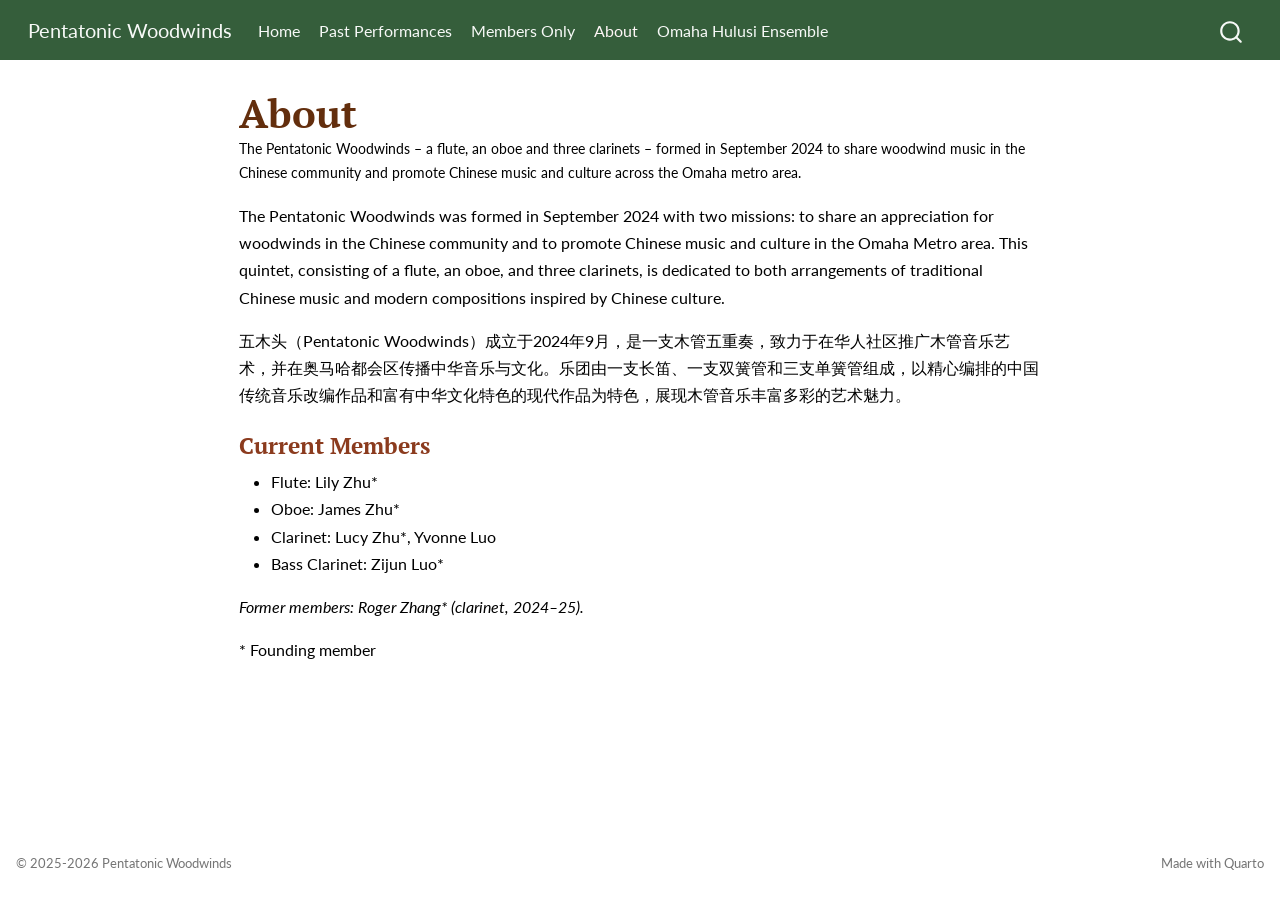
==== docs/about.html @ 311bb71d "Pentatonic Woodwinds website Quarto website for the Pentatonic Woodwinds ensemble, published at http" ====
<!DOCTYPE html>
<html xmlns="http://www.w3.org/1999/xhtml" lang="en" xml:lang="en"><head>

<meta charset="utf-8">
<meta name="generator" content="quarto-1.7.33">

<meta name="viewport" content="width=device-width, initial-scale=1.0, user-scalable=yes">

<meta name="description" content="The Pentatonic Woodwinds – a flute, an oboe and three clarinets – formed in September 2024 to share woodwind music in the Chinese community and promote Chinese music and culture across the Omaha metro area.">

<title>About – Pentatonic Woodwinds</title>
<style>
code{white-space: pre-wrap;}
span.smallcaps{font-variant: small-caps;}
div.columns{display: flex; gap: min(4vw, 1.5em);}
div.column{flex: auto; overflow-x: auto;}
div.hanging-indent{margin-left: 1.5em; text-indent: -1.5em;}
ul.task-list{list-style: none;}
ul.task-list li input[type="checkbox"] {
  width: 0.8em;
  margin: 0 0.8em 0.2em -1em; /* quarto-specific, see https://github.com/quarto-dev/quarto-cli/issues/4556 */ 
  vertical-align: middle;
}
</style>


<script src="site_libs/quarto-nav/quarto-nav.js"></script>
<script src="site_libs/quarto-nav/headroom.min.js"></script>
<script src="site_libs/clipboard/clipboard.min.js"></script>
<script src="site_libs/quarto-search/autocomplete.umd.js"></script>
<script src="site_libs/quarto-search/fuse.min.js"></script>
<script src="site_libs/quarto-search/quarto-search.js"></script>
<meta name="quarto:offset" content="./">
<script src="site_libs/quarto-html/quarto.js" type="module"></script>
<script src="site_libs/quarto-html/tabsets/tabsets.js" type="module"></script>
<script src="site_libs/quarto-html/popper.min.js"></script>
<script src="site_libs/quarto-html/tippy.umd.min.js"></script>
<script src="site_libs/quarto-html/anchor.min.js"></script>
<link href="site_libs/quarto-html/tippy.css" rel="stylesheet">
<link href="site_libs/quarto-html/quarto-syntax-highlighting-4931ad3a4f610300299060d87ad9de1f.css" rel="stylesheet" id="quarto-text-highlighting-styles">
<script src="site_libs/bootstrap/bootstrap.min.js"></script>
<link href="site_libs/bootstrap/bootstrap-icons.css" rel="stylesheet">
<link href="site_libs/bootstrap/bootstrap-c2830fcd33dd394132b34edb80eef915.min.css" rel="stylesheet" append-hash="true" id="quarto-bootstrap" data-mode="light">
<script id="quarto-search-options" type="application/json">{
  "location": "navbar",
  "copy-button": false,
  "collapse-after": 3,
  "panel-placement": "end",
  "type": "overlay",
  "limit": 50,
  "keyboard-shortcut": [
    "f",
    "/",
    "s"
  ],
  "show-item-context": false,
  "language": {
    "search-no-results-text": "No results",
    "search-matching-documents-text": "matching documents",
    "search-copy-link-title": "Copy link to search",
    "search-hide-matches-text": "Hide additional matches",
    "search-more-match-text": "more match in this document",
    "search-more-matches-text": "more matches in this document",
    "search-clear-button-title": "Clear",
    "search-text-placeholder": "",
    "search-detached-cancel-button-title": "Cancel",
    "search-submit-button-title": "Submit",
    "search-label": "Search"
  }
}</script>


<meta property="og:title" content="About – Pentatonic Woodwinds">
<meta property="og:description" content="The Pentatonic Woodwinds – a flute, an oboe and three clarinets – formed in September 2024 to share woodwind music in the Chinese community and promote Chinese music and culture across the Omaha metro area.">
<meta property="og:site_name" content="Pentatonic Woodwinds">
</head>

<body class="nav-fixed fullcontent quarto-light">

<div id="quarto-search-results"></div>
  <header id="quarto-header" class="headroom fixed-top">
    <nav class="navbar navbar-expand-lg " data-bs-theme="dark">
      <div class="navbar-container container-fluid">
      <div class="navbar-brand-container mx-auto">
    <a class="navbar-brand" href="./index.html">
    <span class="navbar-title">Pentatonic Woodwinds</span>
    </a>
  </div>
            <div id="quarto-search" class="" title="Search"></div>
          <button class="navbar-toggler" type="button" data-bs-toggle="collapse" data-bs-target="#navbarCollapse" aria-controls="navbarCollapse" role="menu" aria-expanded="false" aria-label="Toggle navigation" onclick="if (window.quartoToggleHeadroom) { window.quartoToggleHeadroom(); }">
  <span class="navbar-toggler-icon"></span>
</button>
          <div class="collapse navbar-collapse" id="navbarCollapse">
            <ul class="navbar-nav navbar-nav-scroll me-auto">
  <li class="nav-item">
    <a class="nav-link" href="./index.html"> 
<span class="menu-text">Home</span></a>
  </li>  
  <li class="nav-item">
    <a class="nav-link" href="./pastperf.html"> 
<span class="menu-text">Past Performances</span></a>
  </li>  
  <li class="nav-item">
    <a class="nav-link" href="./member.html"> 
<span class="menu-text">Members Only</span></a>
  </li>  
  <li class="nav-item">
    <a class="nav-link active" href="./about.html" aria-current="page"> 
<span class="menu-text">About</span></a>
  </li>  
  <li class="nav-item">
    <a class="nav-link" href="https://www.luozijun.com/omahahulusi/"> 
<span class="menu-text">Omaha Hulusi Ensemble</span></a>
  </li>  
</ul>
          </div> <!-- /navcollapse -->
            <div class="quarto-navbar-tools">
</div>
      </div> <!-- /container-fluid -->
    </nav>
</header>
<!-- content -->
<div id="quarto-content" class="quarto-container page-columns page-rows-contents page-layout-article page-navbar">
<!-- sidebar -->
<!-- margin-sidebar -->
    
<!-- main -->
<main class="content" id="quarto-document-content">

<header id="title-block-header" class="quarto-title-block default">
<div class="quarto-title">
<h1 class="title">About</h1>
</div>

<div>
  <div class="description">
    <p>The Pentatonic Woodwinds – a flute, an oboe and three clarinets – formed in September 2024 to share woodwind music in the Chinese community and promote Chinese music and culture across the Omaha metro area.</p>
  </div>
</div>


<div class="quarto-title-meta">

    
  
    
  </div>
  


</header>


<p>The Pentatonic Woodwinds was formed in September 2024 with two missions: to share an appreciation for woodwinds in the Chinese community and to promote Chinese music and culture in the Omaha Metro area. This quintet, consisting of a flute, an oboe, and three clarinets, is dedicated to both arrangements of traditional Chinese music and modern compositions inspired by Chinese culture.</p>
<p>五木头（Pentatonic Woodwinds）成立于2024年9月，是一支木管五重奏，致力于在华人社区推广木管音乐艺术，并在奥马哈都会区传播中华音乐与文化。乐团由一支长笛、一支双簧管和三支单簧管组成，以精心编排的中国传统音乐改编作品和富有中华文化特色的现代作品为特色，展现木管音乐丰富多彩的艺术魅力。</p>
<section id="current-members" class="level3">
<h3 class="anchored" data-anchor-id="current-members">Current Members</h3>
<ul>
<li>Flute: Lily Zhu*</li>
<li>Oboe: James Zhu*</li>
<li>Clarinet: Lucy Zhu*, Yvonne Luo</li>
<li>Bass Clarinet: Zijun Luo*</li>
</ul>
<p><em>Former members: Roger Zhang* (clarinet, 2024–25).</em></p>
<p>* Founding member</p>


</section>

</main> <!-- /main -->
<script id="quarto-html-after-body" type="application/javascript">
  window.document.addEventListener("DOMContentLoaded", function (event) {
    const icon = "";
    const anchorJS = new window.AnchorJS();
    anchorJS.options = {
      placement: 'right',
      icon: icon
    };
    anchorJS.add('.anchored');
    const isCodeAnnotation = (el) => {
      for (const clz of el.classList) {
        if (clz.startsWith('code-annotation-')) {                     
          return true;
        }
      }
      return false;
    }
    const onCopySuccess = function(e) {
      // button target
      const button = e.trigger;
      // don't keep focus
      button.blur();
      // flash "checked"
      button.classList.add('code-copy-button-checked');
      var currentTitle = button.getAttribute("title");
      button.setAttribute("title", "Copied!");
      let tooltip;
      if (window.bootstrap) {
        button.setAttribute("data-bs-toggle", "tooltip");
        button.setAttribute("data-bs-placement", "left");
        button.setAttribute("data-bs-title", "Copied!");
        tooltip = new bootstrap.Tooltip(button, 
          { trigger: "manual", 
            customClass: "code-copy-button-tooltip",
            offset: [0, -8]});
        tooltip.show();    
      }
      setTimeout(function() {
        if (tooltip) {
          tooltip.hide();
          button.removeAttribute("data-bs-title");
          button.removeAttribute("data-bs-toggle");
          button.removeAttribute("data-bs-placement");
        }
        button.setAttribute("title", currentTitle);
        button.classList.remove('code-copy-button-checked');
      }, 1000);
      // clear code selection
      e.clearSelection();
    }
    const getTextToCopy = function(trigger) {
        const codeEl = trigger.previousElementSibling.cloneNode(true);
        for (const childEl of codeEl.children) {
          if (isCodeAnnotation(childEl)) {
            childEl.remove();
          }
        }
        return codeEl.innerText;
    }
    const clipboard = new window.ClipboardJS('.code-copy-button:not([data-in-quarto-modal])', {
      text: getTextToCopy
    });
    clipboard.on('success', onCopySuccess);
    if (window.document.getElementById('quarto-embedded-source-code-modal')) {
      const clipboardModal = new window.ClipboardJS('.code-copy-button[data-in-quarto-modal]', {
        text: getTextToCopy,
        container: window.document.getElementById('quarto-embedded-source-code-modal')
      });
      clipboardModal.on('success', onCopySuccess);
    }
      var localhostRegex = new RegExp(/^(?:http|https):\/\/localhost\:?[0-9]*\//);
      var mailtoRegex = new RegExp(/^mailto:/);
        var filterRegex = new RegExp("https:\/\/www\.luozijun\.com\/pentatonicwoodwinds");
      var isInternal = (href) => {
          return filterRegex.test(href) || localhostRegex.test(href) || mailtoRegex.test(href);
      }
      // Inspect non-navigation links and adorn them if external
     var links = window.document.querySelectorAll('a[href]:not(.nav-link):not(.navbar-brand):not(.toc-action):not(.sidebar-link):not(.sidebar-item-toggle):not(.pagination-link):not(.no-external):not([aria-hidden]):not(.dropdown-item):not(.quarto-navigation-tool):not(.about-link)');
      for (var i=0; i<links.length; i++) {
        const link = links[i];
        if (!isInternal(link.href)) {
          // undo the damage that might have been done by quarto-nav.js in the case of
          // links that we want to consider external
          if (link.dataset.originalHref !== undefined) {
            link.href = link.dataset.originalHref;
          }
        }
      }
    function tippyHover(el, contentFn, onTriggerFn, onUntriggerFn) {
      const config = {
        allowHTML: true,
        maxWidth: 500,
        delay: 100,
        arrow: false,
        appendTo: function(el) {
            return el.parentElement;
        },
        interactive: true,
        interactiveBorder: 10,
        theme: 'quarto',
        placement: 'bottom-start',
      };
      if (contentFn) {
        config.content = contentFn;
      }
      if (onTriggerFn) {
        config.onTrigger = onTriggerFn;
      }
      if (onUntriggerFn) {
        config.onUntrigger = onUntriggerFn;
      }
      window.tippy(el, config); 
    }
    const noterefs = window.document.querySelectorAll('a[role="doc-noteref"]');
    for (var i=0; i<noterefs.length; i++) {
      const ref = noterefs[i];
      tippyHover(ref, function() {
        // use id or data attribute instead here
        let href = ref.getAttribute('data-footnote-href') || ref.getAttribute('href');
        try { href = new URL(href).hash; } catch {}
        const id = href.replace(/^#\/?/, "");
        const note = window.document.getElementById(id);
        if (note) {
          return note.innerHTML;
        } else {
          return "";
        }
      });
    }
    const xrefs = window.document.querySelectorAll('a.quarto-xref');
    const processXRef = (id, note) => {
      // Strip column container classes
      const stripColumnClz = (el) => {
        el.classList.remove("page-full", "page-columns");
        if (el.children) {
          for (const child of el.children) {
            stripColumnClz(child);
          }
        }
      }
      stripColumnClz(note)
      if (id === null || id.startsWith('sec-')) {
        // Special case sections, only their first couple elements
        const container = document.createElement("div");
        if (note.children && note.children.length > 2) {
          container.appendChild(note.children[0].cloneNode(true));
          for (let i = 1; i < note.children.length; i++) {
            const child = note.children[i];
            if (child.tagName === "P" && child.innerText === "") {
              continue;
            } else {
              container.appendChild(child.cloneNode(true));
              break;
            }
          }
          if (window.Quarto?.typesetMath) {
            window.Quarto.typesetMath(container);
          }
          return container.innerHTML
        } else {
          if (window.Quarto?.typesetMath) {
            window.Quarto.typesetMath(note);
          }
          return note.innerHTML;
        }
      } else {
        // Remove any anchor links if they are present
        const anchorLink = note.querySelector('a.anchorjs-link');
        if (anchorLink) {
          anchorLink.remove();
        }
        if (window.Quarto?.typesetMath) {
          window.Quarto.typesetMath(note);
        }
        if (note.classList.contains("callout")) {
          return note.outerHTML;
        } else {
          return note.innerHTML;
        }
      }
    }
    for (var i=0; i<xrefs.length; i++) {
      const xref = xrefs[i];
      tippyHover(xref, undefined, function(instance) {
        instance.disable();
        let url = xref.getAttribute('href');
        let hash = undefined; 
        if (url.startsWith('#')) {
          hash = url;
        } else {
          try { hash = new URL(url).hash; } catch {}
        }
        if (hash) {
          const id = hash.replace(/^#\/?/, "");
          const note = window.document.getElementById(id);
          if (note !== null) {
            try {
              const html = processXRef(id, note.cloneNode(true));
              instance.setContent(html);
            } finally {
              instance.enable();
              instance.show();
            }
          } else {
            // See if we can fetch this
            fetch(url.split('#')[0])
            .then(res => res.text())
            .then(html => {
              const parser = new DOMParser();
              const htmlDoc = parser.parseFromString(html, "text/html");
              const note = htmlDoc.getElementById(id);
              if (note !== null) {
                const html = processXRef(id, note);
                instance.setContent(html);
              } 
            }).finally(() => {
              instance.enable();
              instance.show();
            });
          }
        } else {
          // See if we can fetch a full url (with no hash to target)
          // This is a special case and we should probably do some content thinning / targeting
          fetch(url)
          .then(res => res.text())
          .then(html => {
            const parser = new DOMParser();
            const htmlDoc = parser.parseFromString(html, "text/html");
            const note = htmlDoc.querySelector('main.content');
            if (note !== null) {
              // This should only happen for chapter cross references
              // (since there is no id in the URL)
              // remove the first header
              if (note.children.length > 0 && note.children[0].tagName === "HEADER") {
                note.children[0].remove();
              }
              const html = processXRef(null, note);
              instance.setContent(html);
            } 
          }).finally(() => {
            instance.enable();
            instance.show();
          });
        }
      }, function(instance) {
      });
    }
        let selectedAnnoteEl;
        const selectorForAnnotation = ( cell, annotation) => {
          let cellAttr = 'data-code-cell="' + cell + '"';
          let lineAttr = 'data-code-annotation="' +  annotation + '"';
          const selector = 'span[' + cellAttr + '][' + lineAttr + ']';
          return selector;
        }
        const selectCodeLines = (annoteEl) => {
          const doc = window.document;
          const targetCell = annoteEl.getAttribute("data-target-cell");
          const targetAnnotation = annoteEl.getAttribute("data-target-annotation");
          const annoteSpan = window.document.querySelector(selectorForAnnotation(targetCell, targetAnnotation));
          const lines = annoteSpan.getAttribute("data-code-lines").split(",");
          const lineIds = lines.map((line) => {
            return targetCell + "-" + line;
          })
          let top = null;
          let height = null;
          let parent = null;
          if (lineIds.length > 0) {
              //compute the position of the single el (top and bottom and make a div)
              const el = window.document.getElementById(lineIds[0]);
              top = el.offsetTop;
              height = el.offsetHeight;
              parent = el.parentElement.parentElement;
            if (lineIds.length > 1) {
              const lastEl = window.document.getElementById(lineIds[lineIds.length - 1]);
              const bottom = lastEl.offsetTop + lastEl.offsetHeight;
              height = bottom - top;
            }
            if (top !== null && height !== null && parent !== null) {
              // cook up a div (if necessary) and position it 
              let div = window.document.getElementById("code-annotation-line-highlight");
              if (div === null) {
                div = window.document.createElement("div");
                div.setAttribute("id", "code-annotation-line-highlight");
                div.style.position = 'absolute';
                parent.appendChild(div);
              }
              div.style.top = top - 2 + "px";
              div.style.height = height + 4 + "px";
              div.style.left = 0;
              let gutterDiv = window.document.getElementById("code-annotation-line-highlight-gutter");
              if (gutterDiv === null) {
                gutterDiv = window.document.createElement("div");
                gutterDiv.setAttribute("id", "code-annotation-line-highlight-gutter");
                gutterDiv.style.position = 'absolute';
                const codeCell = window.document.getElementById(targetCell);
                const gutter = codeCell.querySelector('.code-annotation-gutter');
                gutter.appendChild(gutterDiv);
              }
              gutterDiv.style.top = top - 2 + "px";
              gutterDiv.style.height = height + 4 + "px";
            }
            selectedAnnoteEl = annoteEl;
          }
        };
        const unselectCodeLines = () => {
          const elementsIds = ["code-annotation-line-highlight", "code-annotation-line-highlight-gutter"];
          elementsIds.forEach((elId) => {
            const div = window.document.getElementById(elId);
            if (div) {
              div.remove();
            }
          });
          selectedAnnoteEl = undefined;
        };
          // Handle positioning of the toggle
      window.addEventListener(
        "resize",
        throttle(() => {
          elRect = undefined;
          if (selectedAnnoteEl) {
            selectCodeLines(selectedAnnoteEl);
          }
        }, 10)
      );
      function throttle(fn, ms) {
      let throttle = false;
      let timer;
        return (...args) => {
          if(!throttle) { // first call gets through
              fn.apply(this, args);
              throttle = true;
          } else { // all the others get throttled
              if(timer) clearTimeout(timer); // cancel #2
              timer = setTimeout(() => {
                fn.apply(this, args);
                timer = throttle = false;
              }, ms);
          }
        };
      }
        // Attach click handler to the DT
        const annoteDls = window.document.querySelectorAll('dt[data-target-cell]');
        for (const annoteDlNode of annoteDls) {
          annoteDlNode.addEventListener('click', (event) => {
            const clickedEl = event.target;
            if (clickedEl !== selectedAnnoteEl) {
              unselectCodeLines();
              const activeEl = window.document.querySelector('dt[data-target-cell].code-annotation-active');
              if (activeEl) {
                activeEl.classList.remove('code-annotation-active');
              }
              selectCodeLines(clickedEl);
              clickedEl.classList.add('code-annotation-active');
            } else {
              // Unselect the line
              unselectCodeLines();
              clickedEl.classList.remove('code-annotation-active');
            }
          });
        }
    const findCites = (el) => {
      const parentEl = el.parentElement;
      if (parentEl) {
        const cites = parentEl.dataset.cites;
        if (cites) {
          return {
            el,
            cites: cites.split(' ')
          };
        } else {
          return findCites(el.parentElement)
        }
      } else {
        return undefined;
      }
    };
    var bibliorefs = window.document.querySelectorAll('a[role="doc-biblioref"]');
    for (var i=0; i<bibliorefs.length; i++) {
      const ref = bibliorefs[i];
      const citeInfo = findCites(ref);
      if (citeInfo) {
        tippyHover(citeInfo.el, function() {
          var popup = window.document.createElement('div');
          citeInfo.cites.forEach(function(cite) {
            var citeDiv = window.document.createElement('div');
            citeDiv.classList.add('hanging-indent');
            citeDiv.classList.add('csl-entry');
            var biblioDiv = window.document.getElementById('ref-' + cite);
            if (biblioDiv) {
              citeDiv.innerHTML = biblioDiv.innerHTML;
            }
            popup.appendChild(citeDiv);
          });
          return popup.innerHTML;
        });
      }
    }
  });
  </script>
</div> <!-- /content -->
<footer class="footer">
  <div class="nav-footer">
    <div class="nav-footer-left">
<p>© 2025-2026 <a href="https://www.luozijun.com/pentatonicwoodwinds">Pentatonic Woodwinds</a><br></p>
</div>   
    <div class="nav-footer-center">
      &nbsp;
    </div>
    <div class="nav-footer-right">
<p>Made with <a href="https://quarto.org/">Quarto</a><br></p>
</div>
  </div>
</footer>




</body></html>
---- docs/site_libs/quarto-html/tippy.css ----
.tippy-box[data-animation=fade][data-state=hidden]{opacity:0}[data-tippy-root]{max-width:calc(100vw - 10px)}.tippy-box{position:relative;background-color:#333;color:#fff;border-radius:4px;font-size:14px;line-height:1.4;white-space:normal;outline:0;transition-property:transform,visibility,opacity}.tippy-box[data-placement^=top]>.tippy-arrow{bottom:0}.tippy-box[data-placement^=top]>.tippy-arrow:before{bottom:-7px;left:0;border-width:8px 8px 0;border-top-color:initial;transform-origin:center top}.tippy-box[data-placement^=bottom]>.tippy-arrow{top:0}.tippy-box[data-placement^=bottom]>.tippy-arrow:before{top:-7px;left:0;border-width:0 8px 8px;border-bottom-color:initial;transform-origin:center bottom}.tippy-box[data-placement^=left]>.tippy-arrow{right:0}.tippy-box[data-placement^=left]>.tippy-arrow:before{border-width:8px 0 8px 8px;border-left-color:initial;right:-7px;transform-origin:center left}.tippy-box[data-placement^=right]>.tippy-arrow{left:0}.tippy-box[data-placement^=right]>.tippy-arrow:before{left:-7px;border-width:8px 8px 8px 0;border-right-color:initial;transform-origin:center right}.tippy-box[data-inertia][data-state=visible]{transition-timing-function:cubic-bezier(.54,1.5,.38,1.11)}.tippy-arrow{width:16px;height:16px;color:#333}.tippy-arrow:before{content:"";position:absolute;border-color:transparent;border-style:solid}.tippy-content{position:relative;padding:5px 9px;z-index:1}
---- docs/site_libs/quarto-html/quarto-syntax-highlighting-4931ad3a4f610300299060d87ad9de1f.css ----
/* quarto syntax highlight colors */
:root {
  --quarto-hl-ot-color: #003B4F;
  --quarto-hl-at-color: #657422;
  --quarto-hl-ss-color: #20794D;
  --quarto-hl-an-color: #5E5E5E;
  --quarto-hl-fu-color: #4758AB;
  --quarto-hl-st-color: #20794D;
  --quarto-hl-cf-color: #003B4F;
  --quarto-hl-op-color: #5E5E5E;
  --quarto-hl-er-color: #AD0000;
  --quarto-hl-bn-color: #AD0000;
  --quarto-hl-al-color: #AD0000;
  --quarto-hl-va-color: #111111;
  --quarto-hl-bu-color: inherit;
  --quarto-hl-ex-color: inherit;
  --quarto-hl-pp-color: #AD0000;
  --quarto-hl-in-color: #5E5E5E;
  --quarto-hl-vs-color: #20794D;
  --quarto-hl-wa-color: #5E5E5E;
  --quarto-hl-do-color: #5E5E5E;
  --quarto-hl-im-color: #00769E;
  --quarto-hl-ch-color: #20794D;
  --quarto-hl-dt-color: #AD0000;
  --quarto-hl-fl-color: #AD0000;
  --quarto-hl-co-color: #5E5E5E;
  --quarto-hl-cv-color: #5E5E5E;
  --quarto-hl-cn-color: #8f5902;
  --quarto-hl-sc-color: #5E5E5E;
  --quarto-hl-dv-color: #AD0000;
  --quarto-hl-kw-color: #003B4F;
}

/* other quarto variables */
:root {
  --quarto-font-monospace: "Source Code Pro", monospace;
}

/* syntax highlight based on Pandoc's rules */
pre > code.sourceCode > span {
  color: #003B4F;
}

code.sourceCode > span {
  color: #003B4F;
}

div.sourceCode,
div.sourceCode pre.sourceCode {
  color: #003B4F;
}

/* Normal */
code span {
  color: #003B4F;
}

/* Alert */
code span.al {
  color: #AD0000;
  font-style: inherit;
}

/* Annotation */
code span.an {
  color: #5E5E5E;
  font-style: inherit;
}

/* Attribute */
code span.at {
  color: #657422;
  font-style: inherit;
}

/* BaseN */
code span.bn {
  color: #AD0000;
  font-style: inherit;
}

/* BuiltIn */
code span.bu {
  font-style: inherit;
}

/* ControlFlow */
code span.cf {
  color: #003B4F;
  font-weight: bold;
  font-style: inherit;
}

/* Char */
code span.ch {
  color: #20794D;
  font-style: inherit;
}

/* Constant */
code span.cn {
  color: #8f5902;
  font-style: inherit;
}

/* Comment */
code span.co {
  color: #5E5E5E;
  font-style: inherit;
}

/* CommentVar */
code span.cv {
  color: #5E5E5E;
  font-style: italic;
}

/* Documentation */
code span.do {
  color: #5E5E5E;
  font-style: italic;
}

/* DataType */
code span.dt {
  color: #AD0000;
  font-style: inherit;
}

/* DecVal */
code span.dv {
  color: #AD0000;
  font-style: inherit;
}

/* Error */
code span.er {
  color: #AD0000;
  font-style: inherit;
}

/* Extension */
code span.ex {
  font-style: inherit;
}

/* Float */
code span.fl {
  color: #AD0000;
  font-style: inherit;
}

/* Function */
code span.fu {
  color: #4758AB;
  font-style: inherit;
}

/* Import */
code span.im {
  color: #00769E;
  font-style: inherit;
}

/* Information */
code span.in {
  color: #5E5E5E;
  font-style: inherit;
}

/* Keyword */
code span.kw {
  color: #003B4F;
  font-weight: bold;
  font-style: inherit;
}

/* Operator */
code span.op {
  color: #5E5E5E;
  font-style: inherit;
}

/* Other */
code span.ot {
  color: #003B4F;
  font-style: inherit;
}

/* Preprocessor */
code span.pp {
  color: #AD0000;
  font-style: inherit;
}

/* SpecialChar */
code span.sc {
  color: #5E5E5E;
  font-style: inherit;
}

/* SpecialString */
code span.ss {
  color: #20794D;
  font-style: inherit;
}

/* String */
code span.st {
  color: #20794D;
  font-style: inherit;
}

/* Variable */
code span.va {
  color: #111111;
  font-style: inherit;
}

/* VerbatimString */
code span.vs {
  color: #20794D;
  font-style: inherit;
}

/* Warning */
code span.wa {
  color: #5E5E5E;
  font-style: italic;
}

.prevent-inlining {
  content: "</";
}

/*# sourceMappingURL=83c8ef75ad1b2a8c4db865ff63a5906d.css.map */
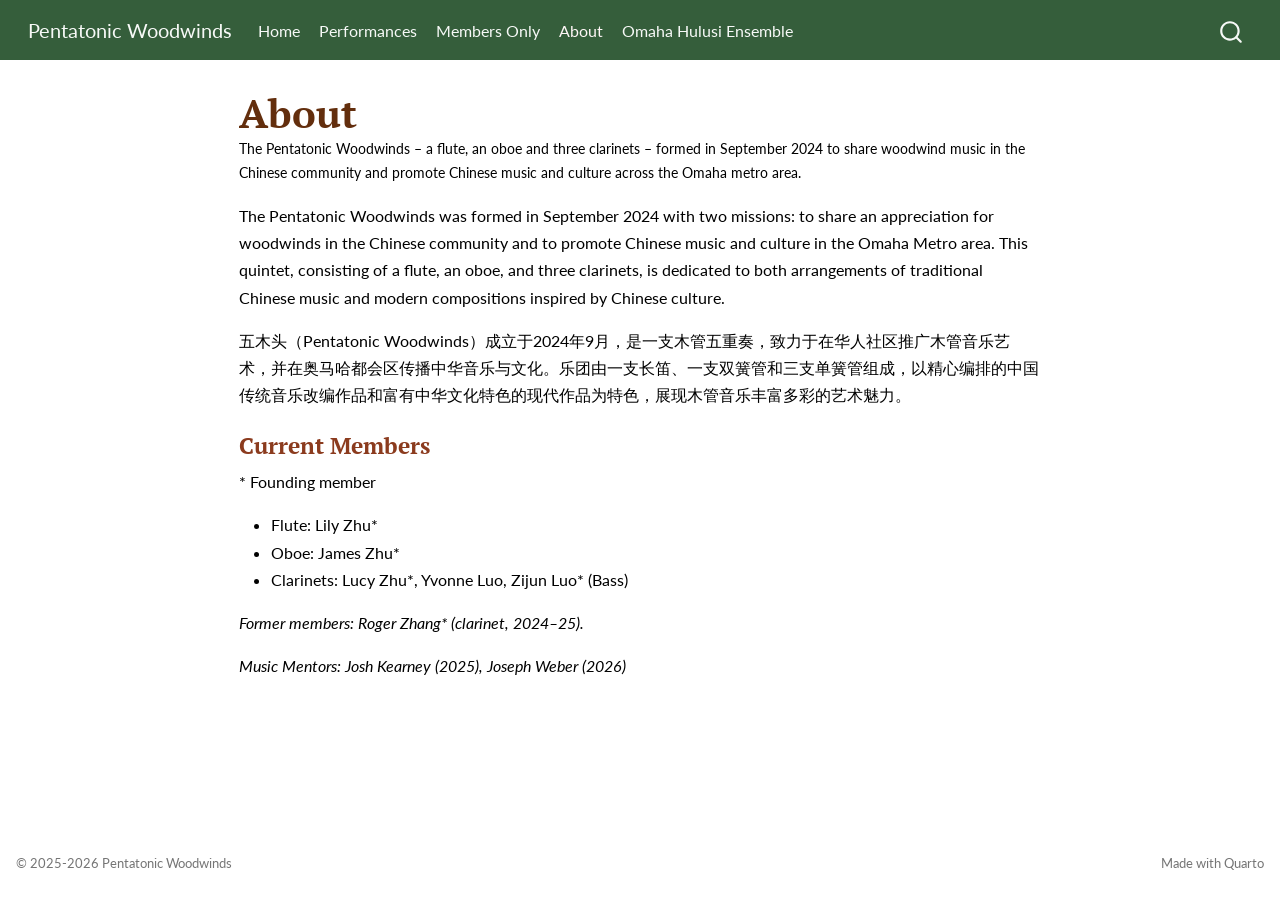
==== commit 695e68d7: "Update performance list and music memtors" ====
--- a/docs/about.html
+++ b/docs/about.html
@@ -97,8 +97,8 @@
 <span class="menu-text">Home</span></a>
   </li>  
   <li class="nav-item">
-    <a class="nav-link" href="./pastperf.html"> 
-<span class="menu-text">Past Performances</span></a>
+    <a class="nav-link" href="./performances.html"> 
+<span class="menu-text">Performances</span></a>
   </li>  
   <li class="nav-item">
     <a class="nav-link" href="./member.html"> 
@@ -155,14 +155,14 @@
 <p>五木头（Pentatonic Woodwinds）成立于2024年9月，是一支木管五重奏，致力于在华人社区推广木管音乐艺术，并在奥马哈都会区传播中华音乐与文化。乐团由一支长笛、一支双簧管和三支单簧管组成，以精心编排的中国传统音乐改编作品和富有中华文化特色的现代作品为特色，展现木管音乐丰富多彩的艺术魅力。</p>
 <section id="current-members" class="level3">
 <h3 class="anchored" data-anchor-id="current-members">Current Members</h3>
+<p>* Founding member</p>
 <ul>
 <li>Flute: Lily Zhu*</li>
 <li>Oboe: James Zhu*</li>
-<li>Clarinet: Lucy Zhu*, Yvonne Luo</li>
-<li>Bass Clarinet: Zijun Luo*</li>
+<li>Clarinets: Lucy Zhu*, Yvonne Luo, Zijun Luo* (Bass)</li>
 </ul>
 <p><em>Former members: Roger Zhang* (clarinet, 2024–25).</em></p>
-<p>* Founding member</p>
+<p><em>Music Mentors: Josh Kearney (2025), Joseph Weber (2026)</em></p>
 
 
 </section>
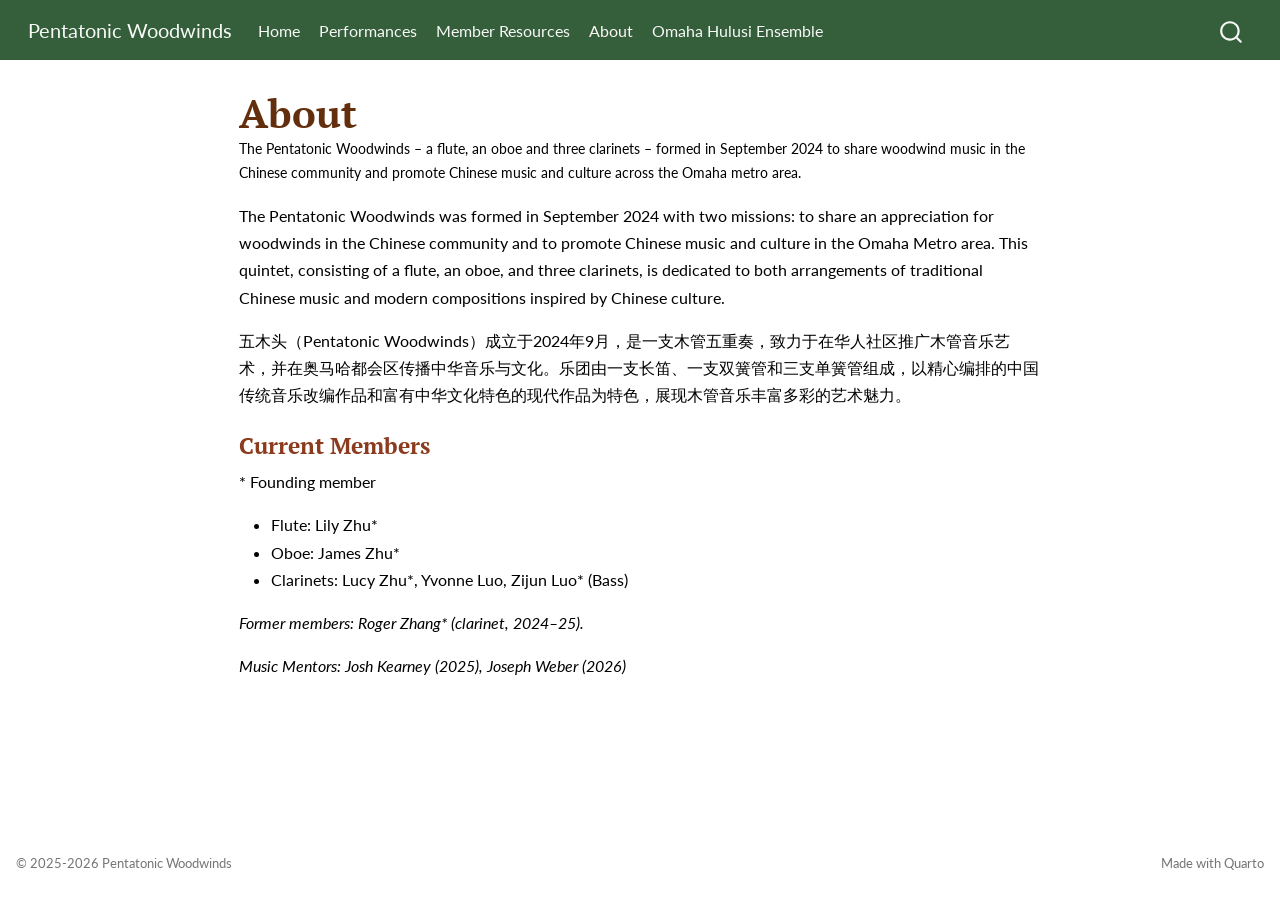
==== commit e66efbcf: "update member page" ====
--- a/docs/about.html
+++ b/docs/about.html
@@ -70,9 +70,6 @@
 }</script>
 
 
-<meta property="og:title" content="About – Pentatonic Woodwinds">
-<meta property="og:description" content="The Pentatonic Woodwinds – a flute, an oboe and three clarinets – formed in September 2024 to share woodwind music in the Chinese community and promote Chinese music and culture across the Omaha metro area.">
-<meta property="og:site_name" content="Pentatonic Woodwinds">
 </head>
 
 <body class="nav-fixed fullcontent quarto-light">
@@ -102,7 +99,7 @@
   </li>  
   <li class="nav-item">
     <a class="nav-link" href="./member.html"> 
-<span class="menu-text">Members Only</span></a>
+<span class="menu-text">Member Resources</span></a>
   </li>  
   <li class="nav-item">
     <a class="nav-link active" href="./about.html" aria-current="page"> 
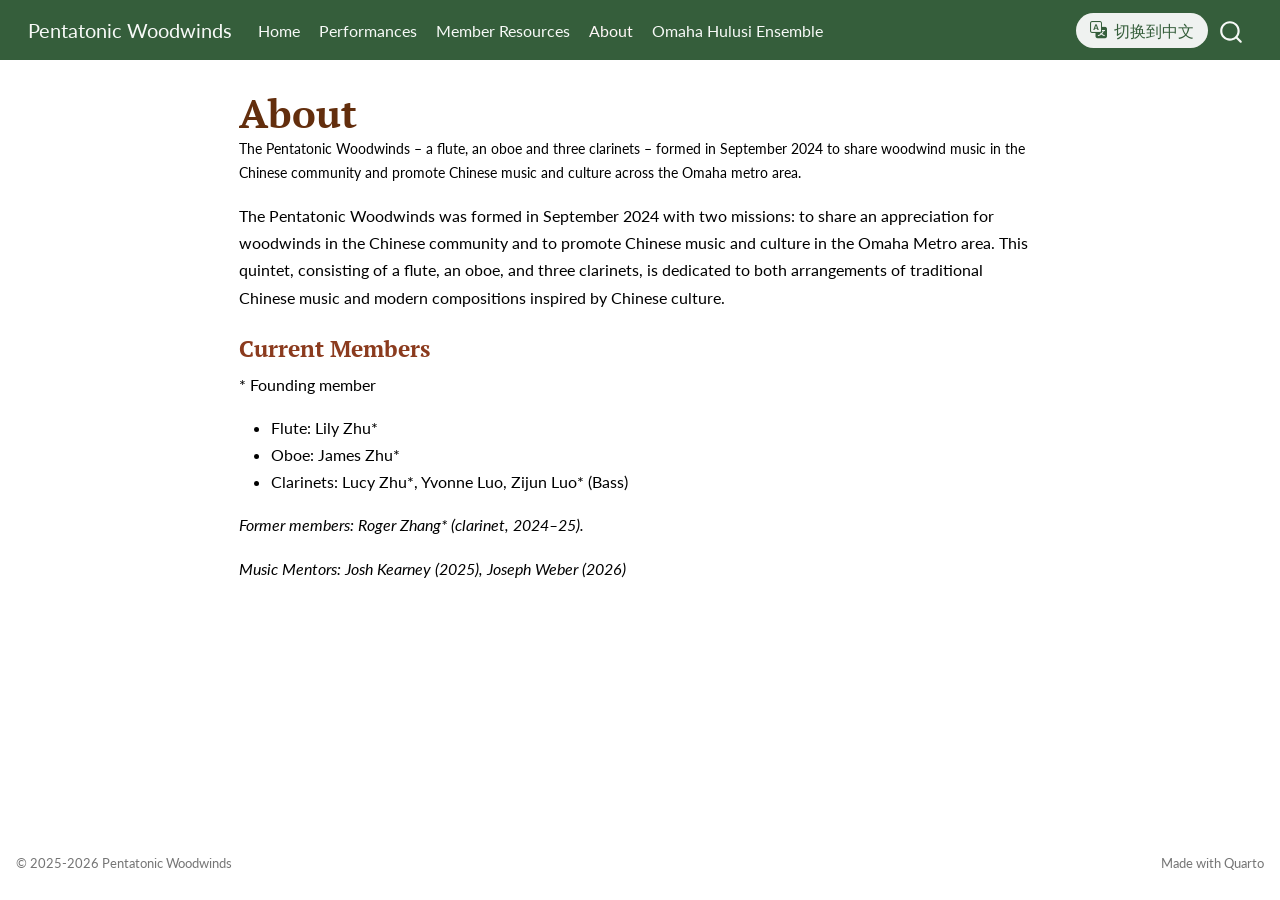
==== commit 2d9c413d: "Add a Chinese/English toggle Same design as omahahulusi: both languages ship in one build, content s" ====
--- a/docs/about.html
+++ b/docs/about.html
@@ -40,7 +40,7 @@
 <link href="site_libs/quarto-html/quarto-syntax-highlighting-4931ad3a4f610300299060d87ad9de1f.css" rel="stylesheet" id="quarto-text-highlighting-styles">
 <script src="site_libs/bootstrap/bootstrap.min.js"></script>
 <link href="site_libs/bootstrap/bootstrap-icons.css" rel="stylesheet">
-<link href="site_libs/bootstrap/bootstrap-c2830fcd33dd394132b34edb80eef915.min.css" rel="stylesheet" append-hash="true" id="quarto-bootstrap" data-mode="light">
+<link href="site_libs/bootstrap/bootstrap-f8519921b610689f9d171b8d77001adb.min.css" rel="stylesheet" append-hash="true" id="quarto-bootstrap" data-mode="light">
 <script id="quarto-search-options" type="application/json">{
   "location": "navbar",
   "copy-button": false,
@@ -68,8 +68,29 @@
     "search-label": "Search"
   }
 }</script>
-
-
+<script>
+  // Set the language before first paint so the hidden half never flashes.
+  // With JavaScript off no data-lang is set, the .lang-* rules never match,
+  // and both languages stay visible.
+  (function () {
+    var stored = null;
+    try { stored = window.localStorage.getItem("site-lang"); } catch (e) {}
+    var lang = (stored === "zh" || stored === "en") ? stored
+      : (navigator.language || "").toLowerCase().indexOf("zh") === 0 ? "zh" : "en";
+    document.documentElement.setAttribute("data-lang", lang);
+    document.documentElement.setAttribute("lang", lang === "zh" ? "zh-Hans" : "en");
+  })();
+</script>
+
+
+<meta property="og:title" content="About – Pentatonic Woodwinds">
+<meta property="og:description" content="The Pentatonic Woodwinds – a flute, an oboe and three clarinets – formed in September 2024 to share woodwind music in the Chinese community and promote Chinese music and culture across the Omaha metro area.">
+<meta property="og:image" content="https://www.luozijun.com/pentatonicwoodwinds/images/gala2025.jpeg">
+<meta property="og:site_name" content="Pentatonic Woodwinds">
+<meta name="twitter:title" content="About – Pentatonic Woodwinds">
+<meta name="twitter:description" content="The Pentatonic Woodwinds – a flute, an oboe and three clarinets – formed in September 2024 to share woodwind music in the Chinese community and promote Chinese music and culture across the Omaha metro area.">
+<meta name="twitter:image" content="https://www.luozijun.com/pentatonicwoodwinds/images/gala2025.jpeg">
+<meta name="twitter:card" content="summary_large_image">
 </head>
 
 <body class="nav-fixed fullcontent quarto-light">
@@ -148,23 +169,218 @@
 </header>
 
 
+<div class="lang-en">
 <p>The Pentatonic Woodwinds was formed in September 2024 with two missions: to share an appreciation for woodwinds in the Chinese community and to promote Chinese music and culture in the Omaha Metro area. This quintet, consisting of a flute, an oboe, and three clarinets, is dedicated to both arrangements of traditional Chinese music and modern compositions inspired by Chinese culture.</p>
-<p>五木头（Pentatonic Woodwinds）成立于2024年9月，是一支木管五重奏，致力于在华人社区推广木管音乐艺术，并在奥马哈都会区传播中华音乐与文化。乐团由一支长笛、一支双簧管和三支单簧管组成，以精心编排的中国传统音乐改编作品和富有中华文化特色的现代作品为特色，展现木管音乐丰富多彩的艺术魅力。</p>
 <section id="current-members" class="level3">
 <h3 class="anchored" data-anchor-id="current-members">Current Members</h3>
 <p>* Founding member</p>
+</section>
+</div>
+<div class="lang-zh">
+<p>五木头（Pentatonic Woodwinds）成立于2024年9月，是一支木管五重奏，致力于在华人社区推广木管音乐艺术，并在奥马哈都会区传播中华音乐与文化。乐团由一支长笛、一支双簧管和三支单簧管组成，以精心编排的中国传统音乐改编作品和富有中华文化特色的现代作品为特色，展现木管音乐丰富多彩的艺术魅力。</p>
+<section id="现任团员" class="level3">
+<h3 class="anchored" data-anchor-id="现任团员">现任团员</h3>
+<p>* 创团成员</p>
+</section>
+</div>
 <ul>
-<li>Flute: Lily Zhu*</li>
-<li>Oboe: James Zhu*</li>
-<li>Clarinets: Lucy Zhu*, Yvonne Luo, Zijun Luo* (Bass)</li>
+<li><span class="lang-en">Flute</span><span class="lang-zh">长笛</span>: <span class="lang-en">Lily Zhu</span><span class="lang-zh">朱馨乐</span>*</li>
+<li><span class="lang-en">Oboe</span><span class="lang-zh">双簧管</span>: <span class="lang-en">James Zhu</span><span class="lang-zh">朱博宇</span>*</li>
+<li><span class="lang-en">Clarinets</span><span class="lang-zh">单簧管</span>: <span class="lang-en">Lucy Zhu</span><span class="lang-zh">朱馨晨</span>*, <span class="lang-en">Yvonne Luo</span><span class="lang-zh">罗思悦</span>, <span class="lang-en">Zijun Luo</span><span class="lang-zh">罗子俊</span>* (<span class="lang-en">Bass</span><span class="lang-zh">低音</span>)</li>
 </ul>
+<div class="lang-en">
 <p><em>Former members: Roger Zhang* (clarinet, 2024–25).</em></p>
 <p><em>Music Mentors: Josh Kearney (2025), Joseph Weber (2026)</em></p>
-
-
-</section>
+</div>
+<div class="lang-zh">
+<p><em>前团员：张世城*（单簧管，2024–25年）。</em></p>
+<p><em>音乐指导：Josh Kearney（2025年），Joseph Weber（2026年）</em></p>
+</div>
+
+
 
 </main> <!-- /main -->
+<script>
+  // Site chrome that Quarto generates outside the .qmd sources: navbar labels,
+  // page titles, descriptions and the footer. Page *content* is switched by the
+  // .lang-en / .lang-zh rules in styles.scss instead.
+  (function () {
+    var STORAGE_KEY = "site-lang";
+
+    var ZH = {
+      "Pentatonic Woodwinds": "五木头",
+      "Home": "首页",
+      "Performances": "演出",
+      "Member Resources": "团员资源",
+      "About": "关于",
+      "Omaha Hulusi Ensemble": "奥马哈葫芦丝合奏团",
+      "The Pentatonic Woodwinds – a flute, an oboe and three clarinets – formed in September 2024 to share woodwind music in the Chinese community and promote Chinese music and culture across the Omaha metro area.":
+        "五木头由一支长笛、一支双簧管和三支单簧管组成，成立于2024年9月，致力于在华人社区推广木管音乐，并在奥马哈都会区传播中华音乐与文化。",
+      "Concerts, community performances and cultural exchange events by the Pentatonic Woodwinds in the Omaha metro area.":
+        "五木头在奥马哈都会区的音乐会、社区演出与文化交流活动。",
+      "Made with": "制作工具",
+      "Search": "搜索"
+    };
+
+    // [button id, label id] for each language switch on the page.
+    var SWITCHES = [
+      ["lang-switch", "lang-switch-label"],
+      ["lang-switch-hero", "lang-switch-hero-label"]
+    ];
+
+    // Elements whose text is swapped wholesale. Each entry is remembered with its
+    // original English text so switching back is lossless.
+    var SELECTORS = [
+      ".navbar-title",
+      ".navbar-nav .menu-text",
+      "h1.title",
+      "#title-block-header .description p",
+      ".nav-footer a",
+      "#quarto-search"
+    ];
+
+    function collect() {
+      var out = [];
+      SELECTORS.forEach(function (sel) {
+        Array.prototype.forEach.call(document.querySelectorAll(sel), function (el) {
+          var en = el.getAttribute("data-en");
+          if (en === null) {
+            en = el.id === "quarto-search" ? el.getAttribute("title") : el.textContent.trim();
+            if (!en || !ZH[en]) return;
+            el.setAttribute("data-en", en);
+          }
+          out.push(el);
+        });
+      });
+      return out;
+    }
+
+    function apply(lang) {
+      var zh = lang === "zh";
+      collect().forEach(function (el) {
+        var en = el.getAttribute("data-en");
+        var text = zh ? ZH[en] : en;
+        if (el.id === "quarto-search") {
+          el.setAttribute("title", text);
+          var input = el.querySelector("input");
+          if (input) input.setAttribute("placeholder", text);
+        } else {
+          el.textContent = text;
+        }
+      });
+
+      // "Made with Quarto" keeps the Quarto link, so only its lead-in moves.
+      var madeWith = document.querySelector(".nav-footer-right p");
+      if (madeWith && madeWith.firstChild && madeWith.firstChild.nodeType === 3) {
+        madeWith.firstChild.nodeValue = zh ? "制作工具：" : "Made with ";
+      }
+
+      var titled = document.querySelector("h1.title");
+      if (titled) {
+        var suffix = zh ? " – 五木头" : " – Pentatonic Woodwinds";
+        document.title = titled.textContent === (zh ? ZH["Pentatonic Woodwinds"] : "Pentatonic Woodwinds")
+          ? titled.textContent
+          : titled.textContent + suffix;
+      }
+
+      document.documentElement.setAttribute("data-lang", lang);
+      document.documentElement.setAttribute("lang", zh ? "zh-Hans" : "en");
+
+      // Phrase the label as an instruction, written in the language it
+      // switches *to*: a Chinese speaker landing on the English page sees
+      // Chinese text, which is what draws the eye, and vice versa.
+      var instruction = zh ? "Switch to English" : "切换到中文";
+      SWITCHES.forEach(function (ids) {
+        var button = document.getElementById(ids[0]);
+        var label = document.getElementById(ids[1]);
+        if (!button || !label) return;
+        label.textContent = instruction;
+        label.setAttribute("lang", zh ? "en" : "zh-Hans");
+        button.setAttribute("aria-label", instruction);
+      });
+    }
+
+    function toggle(event) {
+      event.preventDefault();
+      var next = document.documentElement.getAttribute("data-lang") === "zh" ? "en" : "zh";
+      try { window.localStorage.setItem(STORAGE_KEY, next); } catch (e) {}
+      apply(next);
+    }
+
+    function mountNavbar() {
+      var collapse = document.getElementById("navbarCollapse");
+      if (!collapse || document.getElementById("lang-switch")) return;
+
+      var list = document.createElement("ul");
+      list.className = "navbar-nav navbar-nav-scroll";
+      list.id = "lang-switch-nav";
+      list.innerHTML =
+        '<li class="nav-item">' +
+        '<a class="nav-link" href="#" id="lang-switch" role="button">' +
+        '<i class="bi bi-translate" aria-hidden="true"></i>' +
+        '<span id="lang-switch-label"></span>' +
+        "</a></li>";
+      collapse.appendChild(list);
+      document.getElementById("lang-switch").addEventListener("click", toggle);
+    }
+
+    // A second switch under the title on the About-template home page, built to
+    // match Quarto's own about-link markup. Injected rather than declared as an
+    // `about: links:` entry because Quarto rewrites those hrefs to be
+    // site-root-relative ("/index.html#lang"), which points off this site to
+    // luozijun.com. Injecting also means no switch appears when scripting is
+    // off, which is right: both languages are already visible then.
+    function mountHero() {
+      var entity = document.querySelector(".quarto-about-trestles .about-entity");
+      if (!entity || document.getElementById("lang-switch-hero")) return;
+
+      var header = entity.querySelector("#title-block-header");
+      if (!header) return;
+
+      var links = entity.querySelector(".about-links");
+      if (!links) {
+        links = document.createElement("div");
+        links.className = "about-links";
+        header.insertAdjacentElement("afterend", links);
+      }
+
+      var link = document.createElement("a");
+      link.className = "about-link";
+      link.id = "lang-switch-hero";
+      link.href = "#";
+      link.setAttribute("role", "button");
+      link.innerHTML =
+        '<i class="bi bi-translate" aria-hidden="true"></i>' +
+        '<span class="about-link-text" id="lang-switch-hero-label"></span>';
+      links.appendChild(link);
+      link.addEventListener("click", toggle);
+    }
+
+    function init() {
+      mountNavbar();
+      mountHero();
+      apply(document.documentElement.getAttribute("data-lang") || "en");
+    }
+
+    if (document.readyState === "loading") {
+      document.addEventListener("DOMContentLoaded", init);
+    } else {
+      init();
+    }
+
+    // Quarto builds the search input asynchronously, so watch for it rather
+    // than depend on script order.
+    var search = document.getElementById("quarto-search");
+    if (search && window.MutationObserver) {
+      new MutationObserver(function () {
+        var input = search.querySelector("input");
+        if (!input) return;
+        var zh = document.documentElement.getAttribute("data-lang") === "zh";
+        input.setAttribute("placeholder", zh ? ZH["Search"] : "Search");
+      }).observe(search, { childList: true, subtree: true });
+    }
+  })();
+</script>
 <script id="quarto-html-after-body" type="application/javascript">
   window.document.addEventListener("DOMContentLoaded", function (event) {
     const icon = "";
